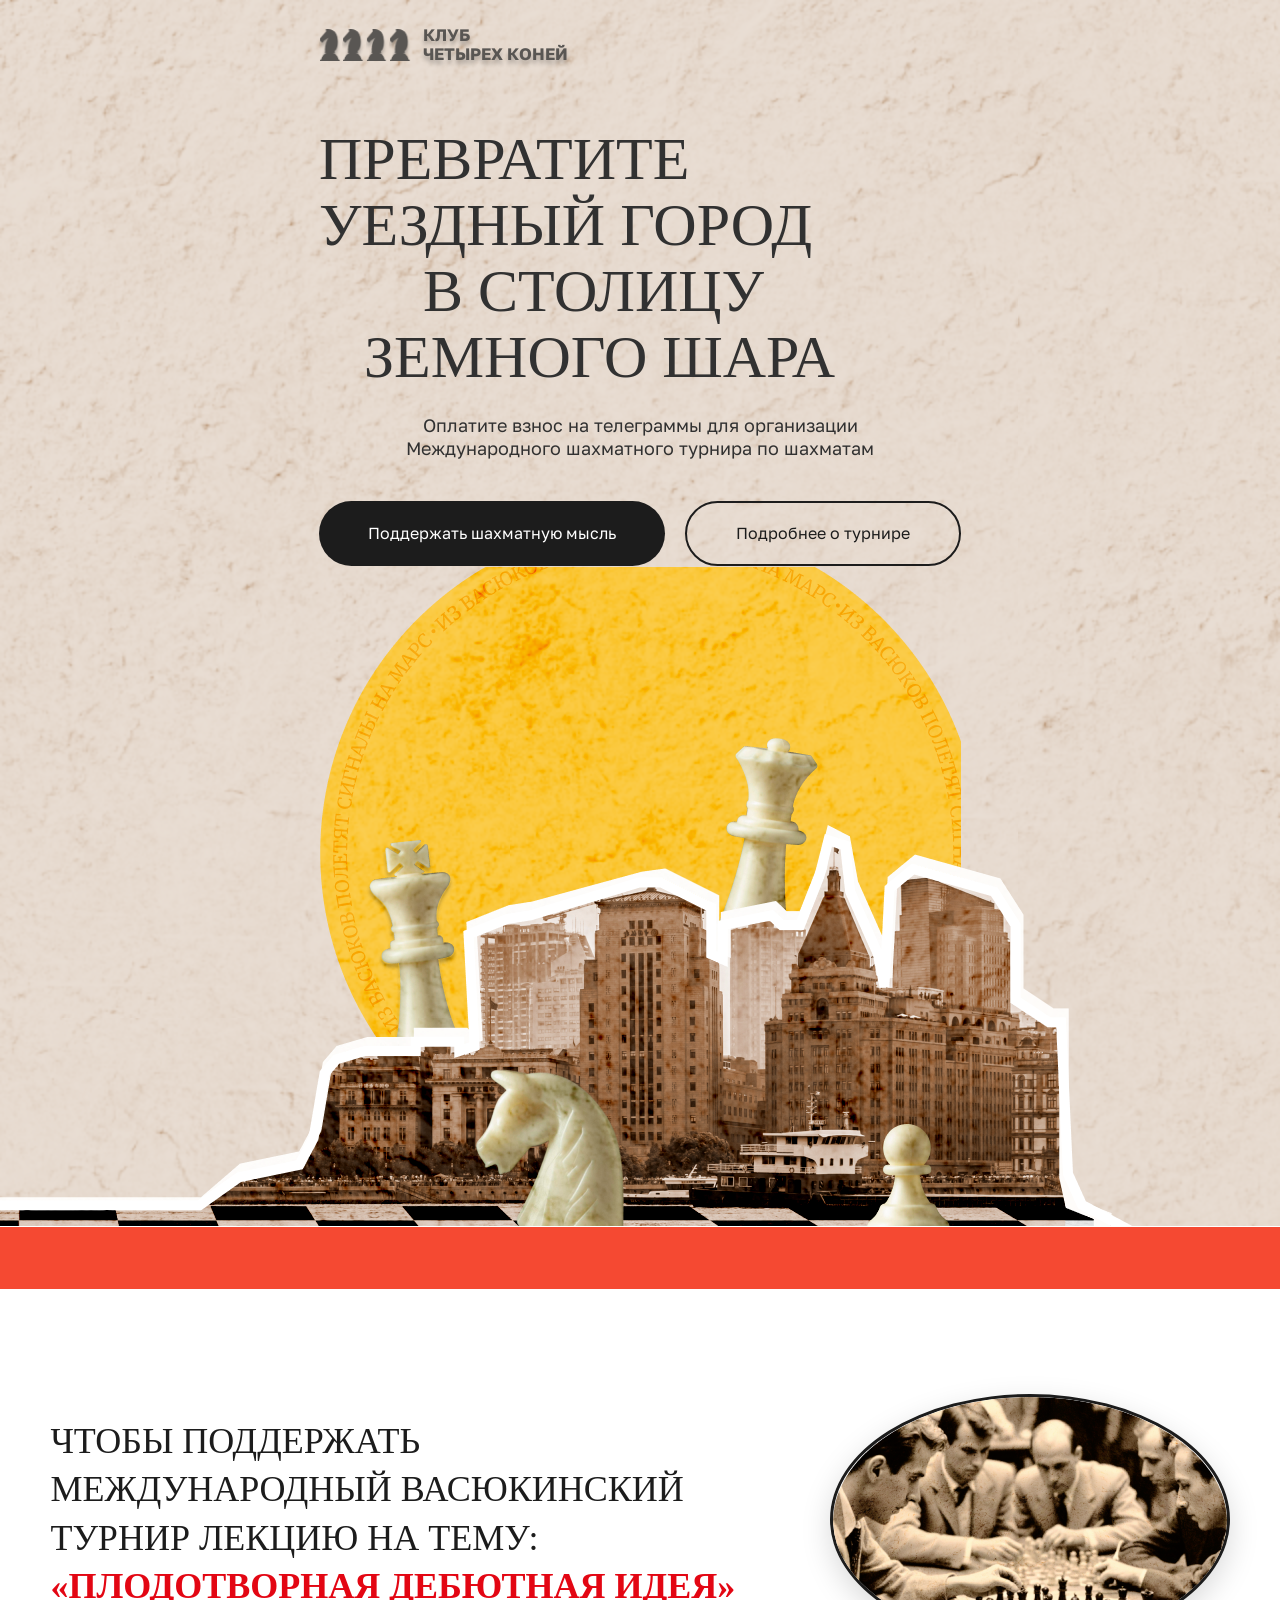
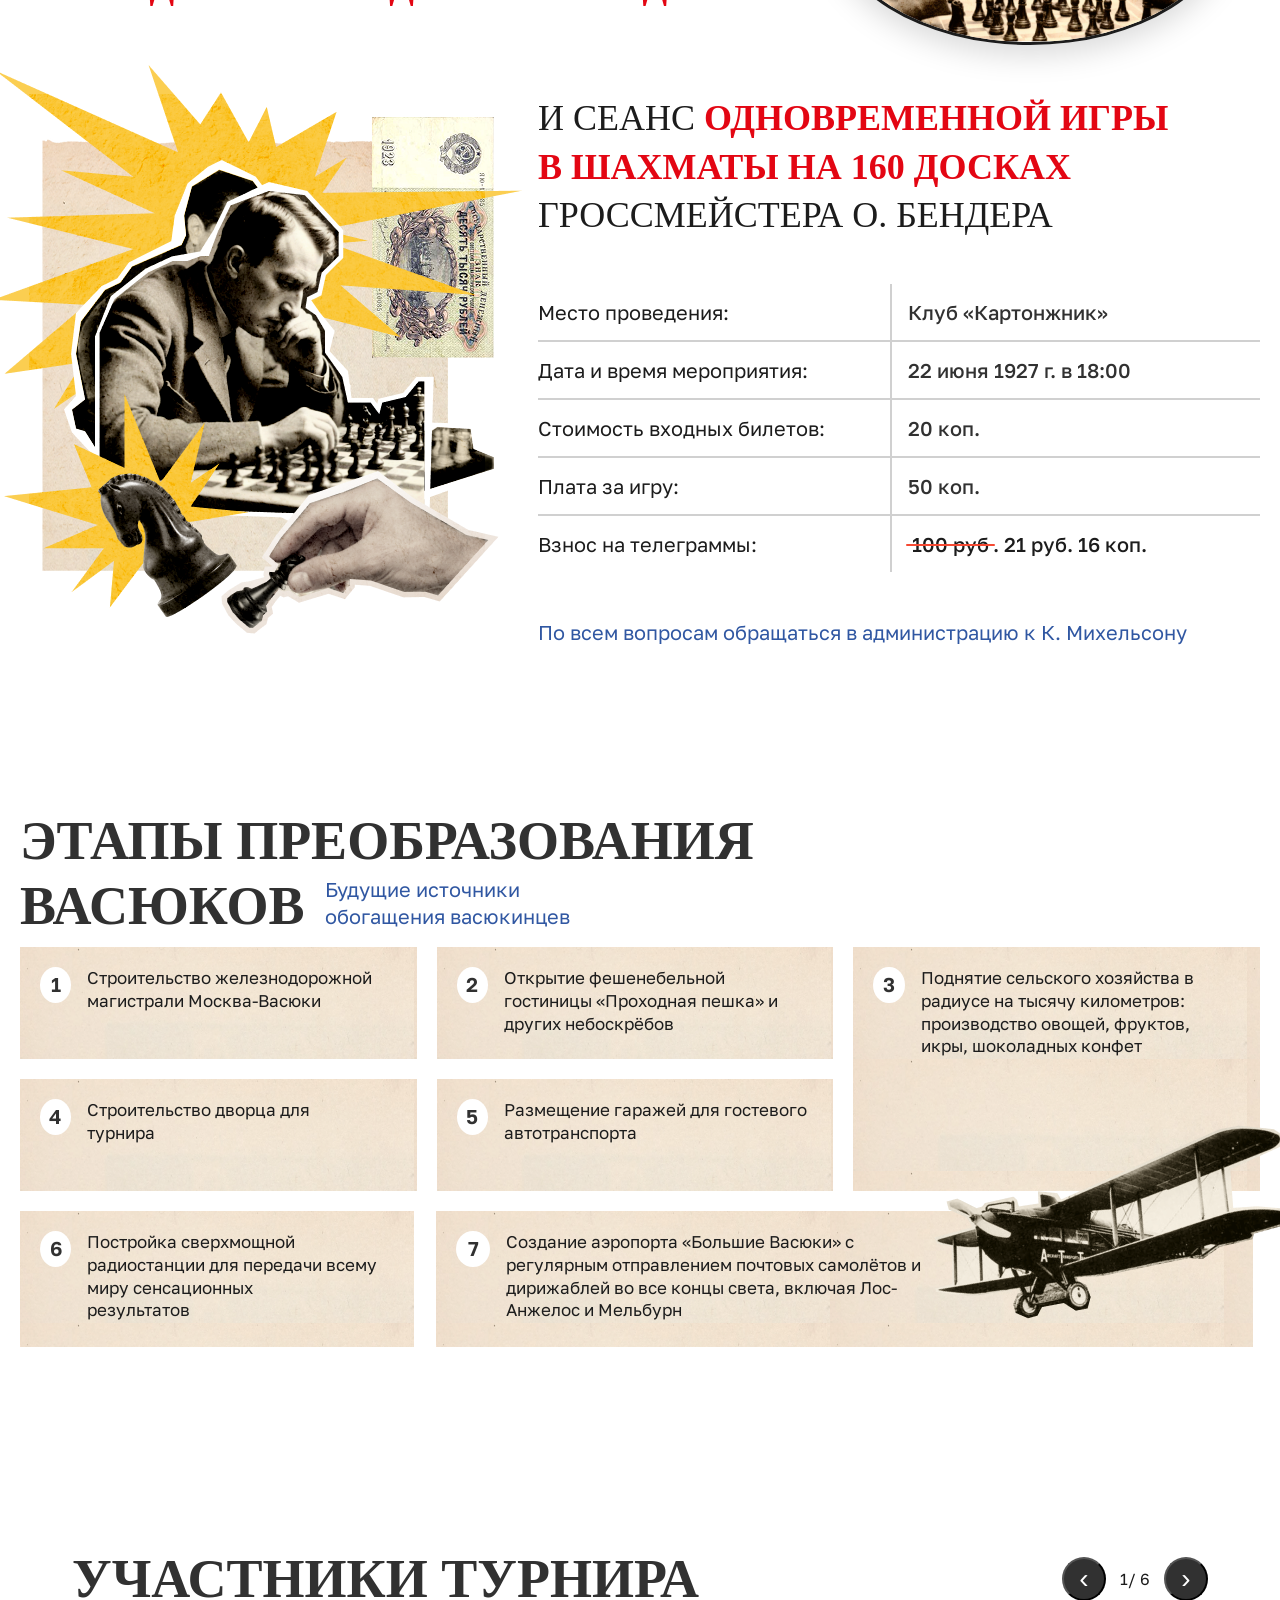
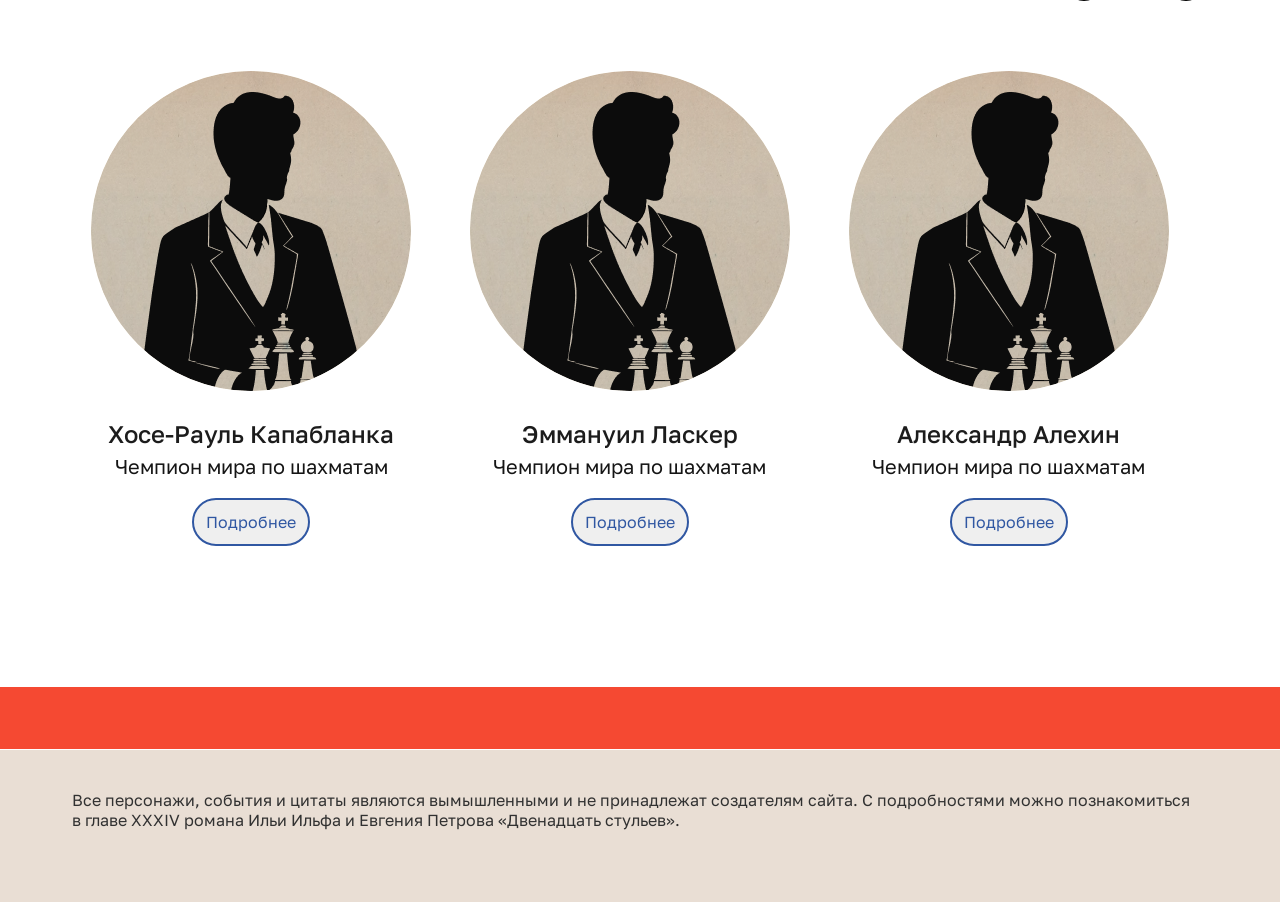
==== index.html @ f7fc144e "test-task" ====
<!DOCTYPE html>
<html lang="ru">

<head>
    <meta charset="UTF-8">
    <meta name="viewport" content="width=device-width, initial-scale=1.0">
    <title>Клуб Четырех Коней</title>
    <link rel="stylesheet"
        href="https://fonts.googleapis.com/css2?family=Golos+Text:wght@400;500;600;700;900&display=swap">
    <link rel="stylesheet" href="./css/style.css">
</head>

<body>

    <!-- HERO SECTION -->
    <section class="hero">
        <img src="./img/image 23.png" class="hero-image-group-image23" />
        <div class="hero-container">
            <div class="logo">
                <div class="logo-image-group">
                    <img src="./img/Vector.png" class="logo-image" />
                    <img src="./img/Vector.png" class="logo-image" />
                    <img src="./img/Vector.png" class="logo-image" />
                    <img src="./img/Vector.png" class="logo-image" />
                </div>
                <div>
                    <span class="logo-text">КЛУБ<br>ЧЕТЫРЕХ КОНЕЙ</span>
                </div>
            </div>

            <div class="hero-content">
                <div class="hero-title-group">
                    <p class="hero-title">
                        ПРЕВРАТИТЕ<br>
                        УЕЗДНЫЙ ГОРОД</p>
                    <p class="hero-title hero-title2">В СТОЛИЦУ</p>
                    <p class="hero-title">&nbsp;&nbsp;&nbsp;ЗЕМНОГО ШАРА</p>
                </div>

                <p class="hero-subtitle">
                    Оплатите взнос на телеграммы для организации<br>
                    Международного шахматного турнира по шахматам
                </p>

                <div class="hero-buttons">
                    <button class="btn btn-black">
                        Поддержать шахматную мысль
                    </button>
                    <button class="btn btn-outline">
                        Подробнее о турнире
                    </button>
                </div>
            </div>
        </div>

        <div class="hero-right-images">
            <img src="./img/chess.png" class="hero-image-group-chess" />
            <img src="./img/Mask group.png" class="hero-image-group-chess2" />
            <img src="./img/city.png" class="hero-image-group-city" />
            <img src="./img/path.png" class="hero-image-group-path" />
            <img src="./img/Vector 3.png" class="hero-image-group-vector3" />
            <!-- <img src="./img/image 23.png" class="hero-image-group-image23" /> -->
            <img src="./img/Mask group2.png" class="hero-image-group-chess3" />
            <img src="./img/Mask group3.png" class="hero-image-group-chess4" />
        </div>
    </section>

    <!-- Red Scrolling Banner -->
    <div class="red-banner">
        <div class="marquee">
            УК САМИХ УТОПАЮЩИХ! • ШАХМАТЫ ДВИГАЮТ ВПЕРЁД НЕ ТОЛЬКО КУЛЬТУРУ, НО И ЭКОНОМИКУ! • ЛЁД ТРОНУЛСЯ •
            УК САМИХ УТОПАЮЩИХ! • ШАХМАТЫ ДВИГАЮТ ВПЕРЁД НЕ ТОЛЬКО КУЛЬТУРУ, НО И ЭКОНОМИКУ! • ЛЁД ТРОНУЛСЯ
        </div>
    </div>

    <!-- Lecture Section -->
    <section class="lecture-section">
        <div class="lecture-container">

            <div class="lecture-content">
                <p class="lecture-text">
                    ЧТОБЫ ПОДДЕРЖАТЬ<br>
                    МЕЖДУНАРОДНЫЙ ВАСЮКИНСКИЙ<br>
                    ТУРНИР <span class="lecture-hidden-text">ЛЕКЦИЮ НА ТЕМУ: <br>
                        <span class="lecture-highlight">«ПЛОДОТВОРНАЯ ДЕБЮТНАЯ ИДЕЯ»</span>
                    </span>
                </p>
                <!-- <p class="lecture-highlight">
                    «ПЛОДОТВОРНАЯ ДЕБЮТНАЯ ИДЕЯ»
                </p> -->
            </div>

            <div class="lecture-image">
                <img src="./img/Frame 48095655.png" alt="Васюкинский турнир лекция">
            </div>

            <div class="lecture-text-hidden">
                <p class="lecture-text">
                    <span>ЛЕКЦИЮ НА ТЕМУ: <br>
                        <span class="lecture-highlight">«ПЛОДОТВОРНАЯ ДЕБЮТНАЯ ИДЕЯ»</span>
                    </span>
                </p>
            </div>
    </section>

    <!-- Bender Event Section -->
    <section class="bender-section">
        <div class="bender-container">

            <!-- Left: Image Collage -->
            <div class="bender-collage-div">
                <div class="bender-collage">
                    <!-- <img src="./img/Frame 48095654 (1).png" alt="О. Бендер" class="bender-img"> -->
                    <img src="./img/10_000_рублей_СССР_1923_года 1.png" alt="О. Бендер" class="bender-image1">
                    <img src="./img/Vector 95.png" alt="О. Бендер" class="bender-image2">
                    <img src="./img/Mask group (2).png" alt="О. Бендер" class="bender-image3">
                    <img src="./img/Vector 93 (Stroke).png" alt="О. Бендер" class="bender-image4">
                    <img src="./img/Group 14.png" alt="О. Бендер" class="bender-image5">
                    <img src="./img/Group 7.png" alt="О. Бендер" class="bender-image6">
                    <img src="./img/Vector 96.png" alt="О. Бендер" class="bender-image7">
                    <img src="./img/Mask group (3).png" alt="О. Бендер" class="bender-image8">
                    <img src="./img/image 24.png" alt="О. Бендер" class="bender-image9">
                </div>
            </div>

            <!-- Right: Information Table -->
            <div class="bender-info">
                <div class="bender-content">
                    <p class="lecture-text">
                        и Сеанс
                        <span class="lecture-highlight">одновременной игры<br>в шахматы на 160 досках<br></span>
                        гроссмейстера О. Бендера
                    </p>
                    <!-- <p class="lecture-highlight">
                    «ПЛОДОТВОРНАЯ ДЕБЮТНАЯ ИДЕЯ»
                </p> -->
                </div>
                <div class="event-table">
                    <div class="bender-grid">
                        <div class="td-border-b bender-grid">Место проведения:</div>
                        <div class="td-border-l bender-grid">Клуб «Картонжник»</div>
                    </div>
                    <div class="bender-grid">
                        <div class="td-border-b bender-grid">Дата и время мероприятия:</div>
                        <div class="td-border-l bender-grid">22 июня 1927 г. в 18:00</div>
                    </div>
                    <div class="bender-grid">
                        <div class="td-border-b bender-grid">Стоимость входных билетов:</div>
                        <div class="td-border-l bender-grid">20 коп.</div>
                    </div>
                    <div class="bender-grid">
                        <div class="td-border-b bender-grid">Плата за игру:</div>
                        <div class="td-border-l bender-grid">50 коп.</div>
                    </div>
                    <div class="bender-grid">
                        <div class="td-border-b-e bender-grid">Взнос на телеграммы:</div>
                        <div class="td-border-l-e bender-grid2"><span class="strike-red">100 руб</span> . 21 руб. 16
                            коп.
                        </div>
                    </div>
                </div>

                <!-- <div class="highlight-title">
                    И СЕАНС ОДНОВРЕМЕННОЙ ИГРЫ<br>
                    В ШАХМАТЫ НА 160 ДОСКАХ
                </div>

                <p class="grandmaster">ГРОССМЕЙСТЕРА О. БЕНДЕРА</p> -->

                <p class="contact">
                    По всем вопросам обращаться в администрацию к К. Михельсону
                </p>
            </div>
        </div>
    </section>

    <!-- Stages Section -->
    <section class="stages-section">
        <div class="stages-container">
            <div class="stages-header">
                <h2>ЭТАПЫ ПРЕОБРАЗОВАНИЯ<br>ВАСЮКОВ<span class="subtitle">Будущие источники обогащения васюкинцев</span>
                </h2>
            </div>
            <div>
                <div class="airplane-hidden">
                    <img src="./img/Mask group (4).png" alt="plane" />
                </div>
                <div class="stages-grid2">

                    <div class="stages-grid-66">
                        <div class="stages-grid">
                            <div class="stages-grid">

                                <div class="stage-card">
                                    <div class="stage-number">1</div>
                                    <div class="state-text">
                                        <p>Строительство железнодорожной магистрали Москва-Васюки</p>
                                    </div>
                                </div>
                            </div>
                            <div class="stages-grid">
                                <div class="stage-card">
                                    <div class="stage-number">2</div>
                                    <div class="state-text">
                                        <p>Открытие фешенебельной гостиницы «Проходная пешка» и других небоскрёбов</p>
                                    </div>
                                </div>
                            </div>
                        </div>
                        <div class="stages-grid stages-grid2-none">
                            <div class="stages-grid">
                                <div class="stage-card">
                                    <div class="stage-number">4</div>
                                    <div class="state-text">
                                        <p>Строительство дворца для турнира&nbsp;&nbsp;&nbsp;&nbsp;&nbsp;&nbsp;&nbsp;
                                        </p>
                                    </div>
                                </div>
                            </div>
                            <div class="stages-grid">
                                <div class="stage-card">
                                    <div class="stage-number">5</div>
                                    <div class="state-text">
                                        <p>Размещение гаражей для гостевого автотранспорта</p>
                                    </div>
                                </div>
                            </div>
                        </div>
                    </div>
                    <div class="stages-grid-33">
                        <div class="stages-grid-100">
                            <div class="stage-card3">
                                <div class="stage-number">3</div>
                                <div class="state-text">
                                    <p>Поднятие сельского хозяйства в радиусе на тысячу километров: производство овощей,
                                        фруктов,
                                        икры,
                                        шоколадных конфет</p>
                                </div>
                            </div>
                        </div>
                    </div>
                </div>

                <div class="stages-grid3">
                    <div class="stages-grid">
                        <div class="stage-card">
                            <div class="stage-number">4</div>
                            <div class="state-text">
                                <p>Строительство дворца для турнира&nbsp;&nbsp;&nbsp;&nbsp;&nbsp;&nbsp;&nbsp;</p>
                            </div>
                        </div>
                    </div>
                    <div class="stages-grid">
                        <div class="stage-card">
                            <div class="stage-number">5</div>
                            <div class="state-text">
                                <p>Размещение гаражей для гостевого автотранспорта</p>
                            </div>
                        </div>
                    </div>
                </div>

                <div class="stages-grid2">
                    <div class="stages-grid-33-e">
                        <div class="stage-card67">
                            <div class="stage-number">6</div>
                            <div class="state-text">
                                <p>Постройка сверхмощной радиостанции для передачи всему миру сенсационных
                                    результатов&nbsp;&nbsp;&nbsp;&nbsp;&nbsp;&nbsp;&nbsp;&nbsp;&nbsp;&nbsp;&nbsp;&nbsp;&nbsp;&nbsp;&nbsp;&nbsp;
                                </p>
                            </div>
                        </div>
                    </div>
                    <div class="stages-grid-66-e">
                        <div class="stage-card67">
                            <div class="stage-number">7</div>
                            <div class="stages-grid-no-gap">
                                <div class="stages-grid-60">
                                    <div class="state-text">
                                        <p>Создание аэропорта «Большие Васюки» с регулярным отправлением почтовых
                                            самолётов
                                            и
                                            дирижаблей
                                            во
                                            все концы света, включая Лос-Анжелос и Мельбурн</p>
                                    </div>
                                </div>
                                <div class="stages-grid-40">
                                    <img src="./img/Mask group (4).png" class="airplane" alt="plane" />
                                </div>
                            </div>

                        </div>
                    </div>
                </div>
            </div>


        </div>
    </section>

    <!-- УЧАСТНИКИ ТУРНИРА SECTION -->
    <section class="participants-section">
        <div class="participants-container">

            <div class="section-header">
                <h2>УЧАСТНИКИ ТУРНИРА</h2>
                <div class="slider-controls">
                    <button class="nav-btn" id="prevBtn">‹</button>
                    <span class="page-info"><span id="currentSlide">1</span> / 6</span>
                    <button class="nav-btn" id="nextBtn">›</button>
                </div>
            </div>

            <div class="slider-wrapper">
                <div class="slider" id="slider">

                    <!-- Card 1 -->
                    <div class="player-card">
                        <div class="player-circle">
                            <img src="./img/Frame 48095641.png" alt="Капабланка">
                        </div>
                        <h3>Хосе-Рауль Капабланка</h3>
                        <p>Чемпион мира по шахматам</p>
                        <button class="btn-detail">Подробнее</button>
                    </div>

                    <!-- Card 2 -->
                    <div class="player-card">
                        <div class="player-circle">
                            <img src="./img/Frame 48095641.png" alt="Ласкер">
                        </div>
                        <h3>Эммануил Ласкер</h3>
                        <p>Чемпион мира по шахматам</p>
                        <button class="btn-detail">Подробнее</button>
                    </div>

                    <!-- Card 3 -->
                    <div class="player-card">
                        <div class="player-circle">
                            <img src="./img/Frame 48095641.png" alt="Алехин">
                        </div>
                        <h3>Александр Алехин</h3>
                        <p>Чемпион мира по шахматам</p>
                        <button class="btn-detail">Подробнее</button>
                    </div>

                    <!-- Card 4 -->
                    <div class="player-card">
                        <div class="player-circle">
                            <img src="./img/Frame 48095641.png" alt="">
                        </div>
                        <h3>Имя Фамилия</h3>
                        <p>Чемпион мира по шахматам</p>
                        <button class="btn-detail">Подробнее</button>
                    </div>

                    <!-- Card 5 -->
                    <div class="player-card">
                        <div class="player-circle">
                            <img src="./img/Frame 48095641.png" alt="Капабланка">
                        </div>
                        <h3>Хосе-Рауль Капабланка</h3>
                        <p>Чемпион мира по шахматам</p>
                        <button class="btn-detail">Подробнее</button>
                    </div>

                    <!-- Card 6 -->
                    <div class="player-card">
                        <div class="player-circle">
                            <img src="./img/Frame 48095641.png" alt="Ласкер">
                        </div>
                        <h3>Эммануил Ласкер</h3>
                        <p>Чемпион мира по шахматам</p>
                        <button class="btn-detail">Подробнее</button>
                    </div>

                </div>
            </div>

            <div class="slider-controls slider-control-hidden">
                <button class="nav-btn" id="prevBtn">‹</button>
                <span class="page-info"><span id="currentSlide2">1</span> / 6</span>
                <button class="nav-btn" id="nextBtn">›</button>
            </div>
        </div>
    </section>

    <!-- Red Scrolling Banner -->
    <div class="red-banner2">
        <div class="marquee">
            УК САМИХ УТОПАЮЩИХ! • ШАХМАТЫ ДВИГАЮТ ВПЕРЁД НЕ ТОЛЬКО КУЛЬТУРУ, НО И ЭКОНОМИКУ! • ЛЁД ТРОНУЛСЯ •
            УК САМИХ УТОПАЮЩИХ! • ШАХМАТЫ ДВИГАЮТ ВПЕРЁД НЕ ТОЛЬКО КУЛЬТУРУ, НО И ЭКОНОМИКУ! • ЛЁД ТРОНУЛСЯ
        </div>
    </div>

    <!-- footer -->
    <div class="footer">
        Все персонажи, события и цитаты являются вымышленными и не принадлежат создателям сайта. С подробностями можно
        познакомиться в главе XXXIV
        романа Ильи Ильфа и Евгения Петрова «Двенадцать стульев».
    </div>
    <script>
        
    </script>
    <script src="./js/script.js"></script>
</body>

</html>
---- css/style.css ----
* {
    margin: 0;
    padding: 0;
    box-sizing: border-box;
}

:root {
    --bg: #E9DED4;
    --black: #1C1C1C;
}

body {
    font-family: system-ui, -apple-system, BlinkMacSystemFont, 'Segoe UI', Roboto, sans-serif;
    color: var(--black);
}

/* HERO */

.hero {
    background-color: var(--bg);
    min-height: 700px;
    width: 100%;
    position: relative;
    overflow: hidden;
    display: flex;
    align-items: center;
    justify-content: center;
}

.hero-container {
    height: 700px;
    position: relative;
    z-index: 2;
    flex-shrink: 0;
    max-width: 1600px;
}

.hero-content,
.logo,
.hero-title-group,
.hero-subtitle,
.hero-buttons {
    position: relative;
    z-index: 3;
}

.logo {
    display: flex;
    align-items: center;
    gap: 12px;
    margin-bottom: 62px;
    padding-top: 26px;
}

.logo-image-group {
    gap: 1.73px;
    display: inline-flex;
}

.logo-image {
    width: 21.65px;
    height: 31.18px;
}

.logo-text {
    font-size: 16.65px;
    font-weight: bold;
    font-family: Golos Text;
    color: #595653;
    line-height: 1.08;
    text-shadow: 0px 4px 4px rgba(0, 0, 0, 0.25);
}

.hero-title-group {
    margin-bottom: 24px;
}

.hero-title {
    font-size: 60px;
    letter-spacing: 0px;
    font-family: Merriweather;
    font-weight: 400;
    line-height: 1.1;
    color: #313131;
}

.hero-subtitle {
    font-size: 18px;
    line-height: 1.3;
    margin-bottom: 40px;
    font-family: Golos Text;
    font-weight: 400;
    color: #313131;
    text-align: center;
}

.hero-buttons {
    display: flex;
    gap: 20px;
}

.hero-right-images {
    max-width: 660px;
    height: 660px;
    background-image: url("../img//Group\ 12.png");
    background-repeat: no-repeat;
    position: relative;
    flex-shrink: 0;
    flex: 1.1;
    margin-top: -44px;
}

.hero-image-group {
    position: relative;
}

.hero-image-group-chess {
    position: absolute;
    right: 126.04px;
    top: 165.29px;
}

.hero-image-group-chess2 {
    position: absolute;
    right: 473.92px;
    top: 270.36px;
}

.hero-image-group-city {
    position: absolute;
    top: 270px;
    right: -174px;
}

.hero-image-group-path {
    position: absolute;
    top: 259px;
    right: -150.71px;
}

.hero-image-group-vector3 {
    position: absolute;
    top: 268px;
    right: -178px;
}

.hero-image-group-image23 {
    position: absolute;
    top: 0px;
    left: 0px;
    opacity: 1;
    /* 100% */
    border-radius: 0;
    /* Corner radius 0 */
    mix-blend-mode: color-burn;
    /* Color Burn */
    object-fit: contain;
    z-index: 2;
}

.hero-image-group-chess3 {
    position: absolute;
    top: 482.59px;
    right: 301.28px;
    z-index: 1;
}

.hero-image-group-chess4 {
    position: absolute;
    top: 558.2px;
    right: 11.5px;
    z-index: 1;
}

.btn {
    padding: 20px 49px;
    font-family: Golos Text;
    line-height: 1.3;
    border-radius: 66px;
    font-size: 16px;
    cursor: pointer;
    transition: all 0.3s ease;

}

.btn-black {
    background-color: var(--black);
    color: white;
    border: none;
}

.btn-outline {
    background: transparent;
    color: var(--black);
    border: 2px solid var(--black);
}

.btn:hover {
    transform: translateY(-3px);
}

.btn-black:hover {
    background-color: #333;
}

.btn-outline:hover {
    background-color: var(--black);
    color: white;
}

.hero-content {
    max-width: 542px;
}

.logo {
    max-width: 542px;
}

.hero-title2 {
    padding-left: 104px;
}

@media (max-width: 1366px) {
    .hero {
        display: grid;
    }

    .logo {
        max-width: revert;
    }

    .hero-content {
        max-width: revert;
    }

    .hero-image-group-image23 {
        height: 1400px;
    }

    .hero-container {
        height: revert;
        justify-content: center;
        display: grid;
    }

    .hero-right-images {
        margin-top: 0px;
    }


}

@media (max-width: 730px) {
    /* .hero-title {
        font-size: 36px;
    } */

    .logo {
        max-width: 335px;
    }

    .hero-content {
        max-width: 335px;
    }

    .hero-right-images {
        transform: scale(0.65);
        transform-origin: center;
        width: 660px;
        height: 660px;
        margin: -200px auto;
    }

    .hero-buttons {
        display: grid;
        justify-content: center;
    }

    .btn {
        /* min-width: 335px; */
        padding: 20px;
    }

    .hero-title {
        font-size: 36px;
    }

}

/* Red Scrolling Banner */
.red-banner {
    background-color: #F54932;
    color: white;
    padding: 18px 0;
    overflow: hidden;
    white-space: nowrap;
    font-weight: 500;
    font-size: 22px;
    letter-spacing: 0.5px;
    border-top: 1px solid #fff;
    border-bottom: 1px solid #fff;
    font-family: Merriweather;
}

.red-banner2 {
    background-color: #F54932;
    color: white;
    padding: 18px 0;
    overflow: hidden;
    white-space: nowrap;
    font-weight: 500;
    font-size: 22px;
    letter-spacing: 0.5px;
    border-top: 1px solid #fff;
    border-bottom: 1px solid #fff;
    margin-top: 140px;
    font-family: Merriweather;
    margin-top: 140px;
}

.marquee {
    display: inline-block;
    padding-left: 100%;
    /* Start from right */
    animation: marquee 25s linear infinite;
}

.marquee:hover {
    animation-play-state: paused;
    /* Pause on hover (optional) */
}

@keyframes marquee {
    from {
        transform: translateX(0);
    }

    to {
        transform: translateX(-50%);
    }
}

/* ==================== LECTURE SECTION ==================== */
.lecture-section {
    background-color: #FFFFFF;
    padding: 104.71px 20px 0px 20px;
}

.lecture-container {
    display: flex;
    gap: 64px;
    align-items: center;
    justify-content: space-evenly;
}

.lecture-text {
    font-family: 'Merriweather';
    text-transform: uppercase;
    font-size: 36px;
    line-height: 1.35;
    color: #1C1C1C;
    margin-bottom: 16px;
}

.lecture-text-hidden {
    display: none;
}

.lecture-highlight {
    font-size: 36px;
    line-height: 1.35;
    color: #E30613;
    font-weight: 700;
    font-family: Merriweather;
}

.lecture-image {
    position: relative;
}

.lecture-image img {
    width: 100%;
    max-width: 520px;
    height: auto;
    border-radius: 50%;
    border: 3px solid #1C1C1C;
    box-shadow: 0 10px 30px rgba(0, 0, 0, 0.15);
}

/* Responsive */
@media (max-width: 1230px) {
    .lecture-container {
        display: block;
        text-align: center;
    }

    .lecture-content {
        padding-left: 0;
    }

    .lecture-image {
        margin-top: 24px;
    }

    .lecture-image img {
        max-width: 380px;
        margin: 0 auto;
    }

}

@media (max-width: 600px) {
    .lecture-text {
        font-size: 28px;
    }

    .lecture-highlight {
        font-size: 24px;
    }

    .lecture-section {
        padding: 48px 20px 0px 20px;
    }

    .bender-collage {
        transform: scale(0.65);
        transform-origin: center;
        width: revert !important;
        /* width: 474px;
        height: 527px; */
        /* margin: -200px auto; */
    }

    .bender-image9 {
        transform: scale(0.88);
        transform-origin: center;
        /* width: 474px;
        height: 527px; */
    }

    .bender-collage-div {
        margin-top: -110px;
        height: 428px;
    }

    .bender-grid {
        display: grid !important;
    }

    .td-border-l {
        border-left: 0px !important;
        padding: 0px 0px 16px 0px !important;
    }

    .td-border-b {
        padding: 16px 0 12px 0px !important;
        border-bottom: 0px !important;
    }

    .td-border-l-e {
        border-left: 0px !important;
        padding: 0px 0px 16px 0px !important;
    }

    .td-border-b-e {
        padding: 16px 0 12px 0px !important;
        border-bottom: 0px !important;
    }

    .bender-content {
        margin-bottom: 16px !important;
    }

    .contact {
        margin-top: 40px !important;
        font-size: 18px !important;
    }
}

@media (max-width: 410px) {
    .bender-collage {
        transform: scale(0.55) !important;
        transform-origin: left;
        width: revert !important;
    }
}

/* ==================== BENDER SECTION ==================== */
.bender-section {
    background: #FFFFFF;
    padding: 45px 20px 0px 20px;
}

.bender-content {
    margin-bottom: 44px;
}

.bender-container {
    max-width: 1367px;
    margin: 0 auto;
    display: flex;
    gap: 44px;
    justify-content: center;
    width: 100%;
}

/* Left Collage */
.bender-collage {
    position: relative;
    background-image: url("../img/Frame\ 48095654\ \(1\).png");
    width: 474px;
    height: 527px;
    background-repeat: no-repeat;
}

.bender-image1 {
    position: absolute;
    top: 22.92px;
    right: 0px;
}

.bender-image2 {
    position: absolute;
    top: -29px;
    left: -27px;
}

.bender-image3 {
    position: absolute;
    top: 75.7px;
    left: 51.95px;
}

.bender-image4 {
    position: absolute;
    top: 66.07px;
    left: 44.07px;
}

.bender-image5 {
    position: absolute;
    top: 88.12px;
    left: 75.37px;
}

.bender-image6 {
    position: absolute;
    top: 331.18px;
    left: 194.45px;
}

.bender-image7 {
    position: absolute;
    left: -15.6px;
    bottom: 13.18px;
}

.bender-image8 {
    position: absolute;
    left: 63.38px;
    bottom: 0px;
}

.bender-image9 {
    position: absolute;
    top: 0px;
    left: 0px;
    opacity: 1;
    /* 100% */
    border-radius: 0;
    /* Corner radius 0 */
    mix-blend-mode: color-burn;
    /* Color Burn */
    object-fit: contain;
    width: 474px;
    height: 527px;
}

/* Right Info */
.bender-info {
    font-family: 'Golos Text', sans-serif;
    width: 100%;
}

.event-table {
    width: 100%;
    border-collapse: collapse;
}

.td-border-b {
    padding: 16px 0;
    font-size: 20px;
    vertical-align: top;
    border-bottom: 2px solid #D0D0D0;
    line-height: 1.2;
}

.td-border-l {
    padding: 16px;
    font-size: 20px;
    vertical-align: top;
    border-left: 2px solid #D0D0D0;
    border-bottom: 2px solid #D0D0D0;
    line-height: 1.2;
    font-weight: 500;
    color: #313131;
}

.td-border-b-e {
    padding: 16px 0;
    font-size: 20px;
    vertical-align: top;
    line-height: 1.2;
}

.td-border-l-e {
    padding: 16px;
    font-size: 20px;
    vertical-align: top;
    border-left: 2px solid #D0D0D0;
    line-height: 1.2;
    font-weight: 500;
}

.strike-red {
    position: relative;
    display: inline-block;
    padding: 0 4px;
}

.strike-red::after {
    content: '';
    position: absolute;
    left: -2px;
    right: -2px;
    top: 50%;
    height: 2px;
    background-color: #F54932;
    /* transform: rotate(-7deg); */
    border-radius: 2px;
}

.event-table td:first-child {
    color: #313131;
    width: 44%;
    padding-right: 20px;
}

.bender-grid {
    display: flex;
    width: 100%;
}

.bender-grid2 {
    display: flex;
    width: 100%;
}

.contact {
    font-size: 20px;
    color: #3057A2;
    line-height: 1.2;
    margin-top: 48px;
}

@media (max-width: 1100px) {
    .bender-container {
        display: grid;
        /* max-width: 450px !important; */
    }

    .bender-info {
        margin-top: 0px;
    }
}

@media (max-width: 1099px) {
    .highlight-title {
        font-size: 21px;
    }

    .grandmaster {
        font-size: 26px;
    }
}

/* ==================== STAGES SECTION ==================== */
.stages-section {
    padding: 165px 20px 0 20px;
    position: relative;
}

.stages-container {
    max-width: 1280px;
    margin: 0 auto;
    position: relative;
}

/* .stages-header {
    margin-bottom: 54px;
} */

.stages-header h2 {
    font-family: Merriweather;
    font-size: 54px;
    line-height: 1.2;
    text-align: left;
    margin-bottom: 8px;
    color: #313131;
}

.subtitle {
    display: inline-block;
    font-size: 20px;
    color: #3057A2;
    line-height: 1.35;
    max-width: 280px;
    margin-left: 20px;
    font-family: Golos Text;
    font-weight: 400;
}

/* Grid */
.stages-grid {
    display: flex;
    width: 100%;
    gap: 20px;
}

.stages-grid2 {
    display: flex;
    width: 100%;
    gap: 20px;
}

.stages-grid3 {
    display: none;
    width: 100%;
    gap: 20px;
    margin-top: 20px;
}

.stages-grid-no-gap {
    display: flex;
    width: 100%;
}

.stages-grid-100 {
    display: flex;
    width: 100%;
    gap: 20px;
}

.stages-grid-33 {
    display: flex;
    width: 33%;
    gap: 20px;
}

.stages-grid-33-e {
    display: flex;
    width: 31.8%;
    margin-top: 20px;
}

.stages-grid-40 {
    display: flex;
    width: 39.4%;
    gap: 20px;
}

.stages-grid-60 {
    display: flex;
    width: 60.6%;
    gap: 20px;
}

.stages-grid-66 {
    display: grid;
    width: 66%;
    gap: 20px;
}

.stages-grid-66-e {
    display: grid;
    width: 66%;
    padding-left: 2px;
    margin-top: 20px;
}

.stage-card {
    background-image: url(../img/Cooper\ Union\ Stamp\ Paper.png);
    padding: 20px;
    position: relative;
    font-family: 'Golos Text', sans-serif;
    font-size: 17px;
    line-height: 1.35;
    height: 112px;
    display: flex;
    width: 100%;
}

.stage-card3 {
    background-image: url(../img/Cooper\ Union\ Stamp\ Paper.png);
    padding: 20px;
    position: relative;
    font-family: 'Golos Text', sans-serif;
    font-size: 17px;
    line-height: 1.35;
    height: 244px;
    display: flex;
}

.stage-card67 {
    background-image: url(../img/Cooper\ Union\ Stamp\ Paper.png);
    padding: 20px;
    position: relative;
    font-family: 'Golos Text', sans-serif;
    font-size: 17px;
    line-height: 1.35;
    height: 136px;
    display: flex;
    width: 100%;
}

.stage-number {
    width: 36px;
    height: 36px;
    background: #ffffff;
    border-radius: 100%;
    display: flex;
    align-items: center;
    justify-content: center;
    font-size: 20px;
    margin-right: 16px;
    color: #313131;
    font-weight: 600;
}

.state-text {
    width: 100%;
}

.state-text7 {
    width: 60.6%;
}

/* Airplane */
.airplane {
    position: absolute;
    bottom: 1px;
    right: -62.36px;
}

.airplane-hidden {
    position: relative;
    max-width: 330px;
    height: 165px;
    display: none;
    z-index: 2;
}

/* Responsive */
@media (max-width: 1212px) {
    .stages-grid3 {
        display: flex;
    }

    .stages-grid-66 {
        width: 100%;
    }

    .stages-grid-33 {
        width: 100%;
    }

    .stages-grid-66-e {
        width: 100%;
    }

    .stages-grid-33-e {
        width: 100%;
    }

    .stages-grid2 {
        display: block;
    }

    .stages-grid2-none {
        display: none;
    }

    .stage-card3 {
        margin-top: 20px;
        height: 122px;
    }

    .stage-card67 {
        height: 122px;
    }
}

@media (max-width: 844px) {
    .stages-grid {
        display: block;
    }

    .stages-grid3 {
        display: block;
    }

    .stages-grid2-none {
        display: none;
    }

    .stages-grid-40 {
        display: none;
    }

    .stages-grid-60 {
        width: 100%;
    }

    .stage-card67 {
        height: 244px;
    }

    .stages-header h2 {
        font-size: 36px;
    }

    .subtitle {
        font-size: 18px;
    }

    /* .lecture-section {
        padding: 48px 72px 0px 72px;
    } */

    .lecture-text-hidden {
        display: block;
    }

    .lecture-hidden-text {
        display: none;
    }

    .airplane-hidden {
        display: block;
    }
}

@media (max-width: 640px) {
    .stages-grid {
        grid-template-columns: 1fr;
    }

    .stage-card {
        min-height: auto;
    }
}

@media (max-width: 375px) {
    .stages-header h2 {
        font-size: 30px;
    }
}

/* ==================== PARTICIPANTS SECTION ==================== */
.participants-section {
    padding: 200px 72px 0 72px;
}

.participants-container {
    max-width: 1400px;
    margin: 0 auto;
}

.section-header {
    display: flex;
    justify-content: space-between;
    align-items: center;
    margin-bottom: 60px;
    flex-wrap: wrap;
    gap: 20px;
}

.section-header h2 {
    font-size: 54px;
    font-family: Merriweather;
    line-height: 1.2;
    color: #313131;
}

.slider-wrapper {
    overflow: hidden;
}

.slider {
    display: flex;
    gap: 20px;
    transition: transform 0.6s ease-in-out;
    will-change: transform;
}

.player-card {
    flex: 0 0 calc(25% - 22.5px);
    /* 4 cards visible */
    text-align: center;
    min-width: 280px;
}

.player-circle {
    width: 320px;
    height: 320px;
    margin: 0 auto 28px;
    background: #EDE4D4;
    border-radius: 50%;
    overflow: hidden;
}

.player-circle img {
    width: 100%;
    height: 100%;
    object-fit: cover;
}

.player-card h3 {
    font-size: 24px;
    margin-bottom: 6px;
    font-family: Golos Text;
    font-weight: 500;
}

.player-card p {
    font-size: 20px;
    color: #151515;
    margin-bottom: 20px;
    font-family: Golos Text;
    line-height: 1.2;
}

.btn-detail {
    padding: 12px;
    border: 2px solid #3057A2;
    cursor: pointer;
    border-radius: 62px;
    font-size: 16px;
    font-family: Golos Text;
    color: #3057A2;
}

.nav-btn {
    width: 44px;
    height: 44px;
    border-radius: 100%;
    font-size: 28px;
    background-color: #313131;
    color: #ffffff;
}

.slider-controls {
    gap: 14px;
    display: flex;
}

.slider-control-hidden {
    gap: 14px;
    display: none;
    margin-top: 40px;
    justify-content: center;
}

.page-info {
    align-items: center;
    display: flex;
    font-size: 16px;
    font-family: Golos Text;
}

/* Responsive */
@media (max-width: 1500px) {
    .player-card {
        flex: 0 0 calc(33.33% - 20px);
    }
}

@media (max-width: 1092px) {
    .player-card {
        flex: 0 0 calc(50% - 15px);
    }
}

@media (max-width: 937px) {
    .section-header {
        margin-bottom: 40px;
    }

    .slider-control-hidden {
        display: flex !important;
    }

    .slider-controls {
        display: none;
    }

    .section-header h2 {
        font-size: 36px;
    }

    .player-circle {
        width: 244px;
        height: 244px;
    }
}

@media (max-width: 700px) {
    .player-card {
        flex: 0 0 100%;
    }

    .participants-section {
        padding: 200px 20px 0 20px;
    }
}

@media (max-width: 770px) {}

/* footer */
.footer {
    background-color: #E9DED4;
    padding: 40px 72px 72px 72px;
    color: #313131;
    font-size: 16px;
    font-family: Golos Text;
}
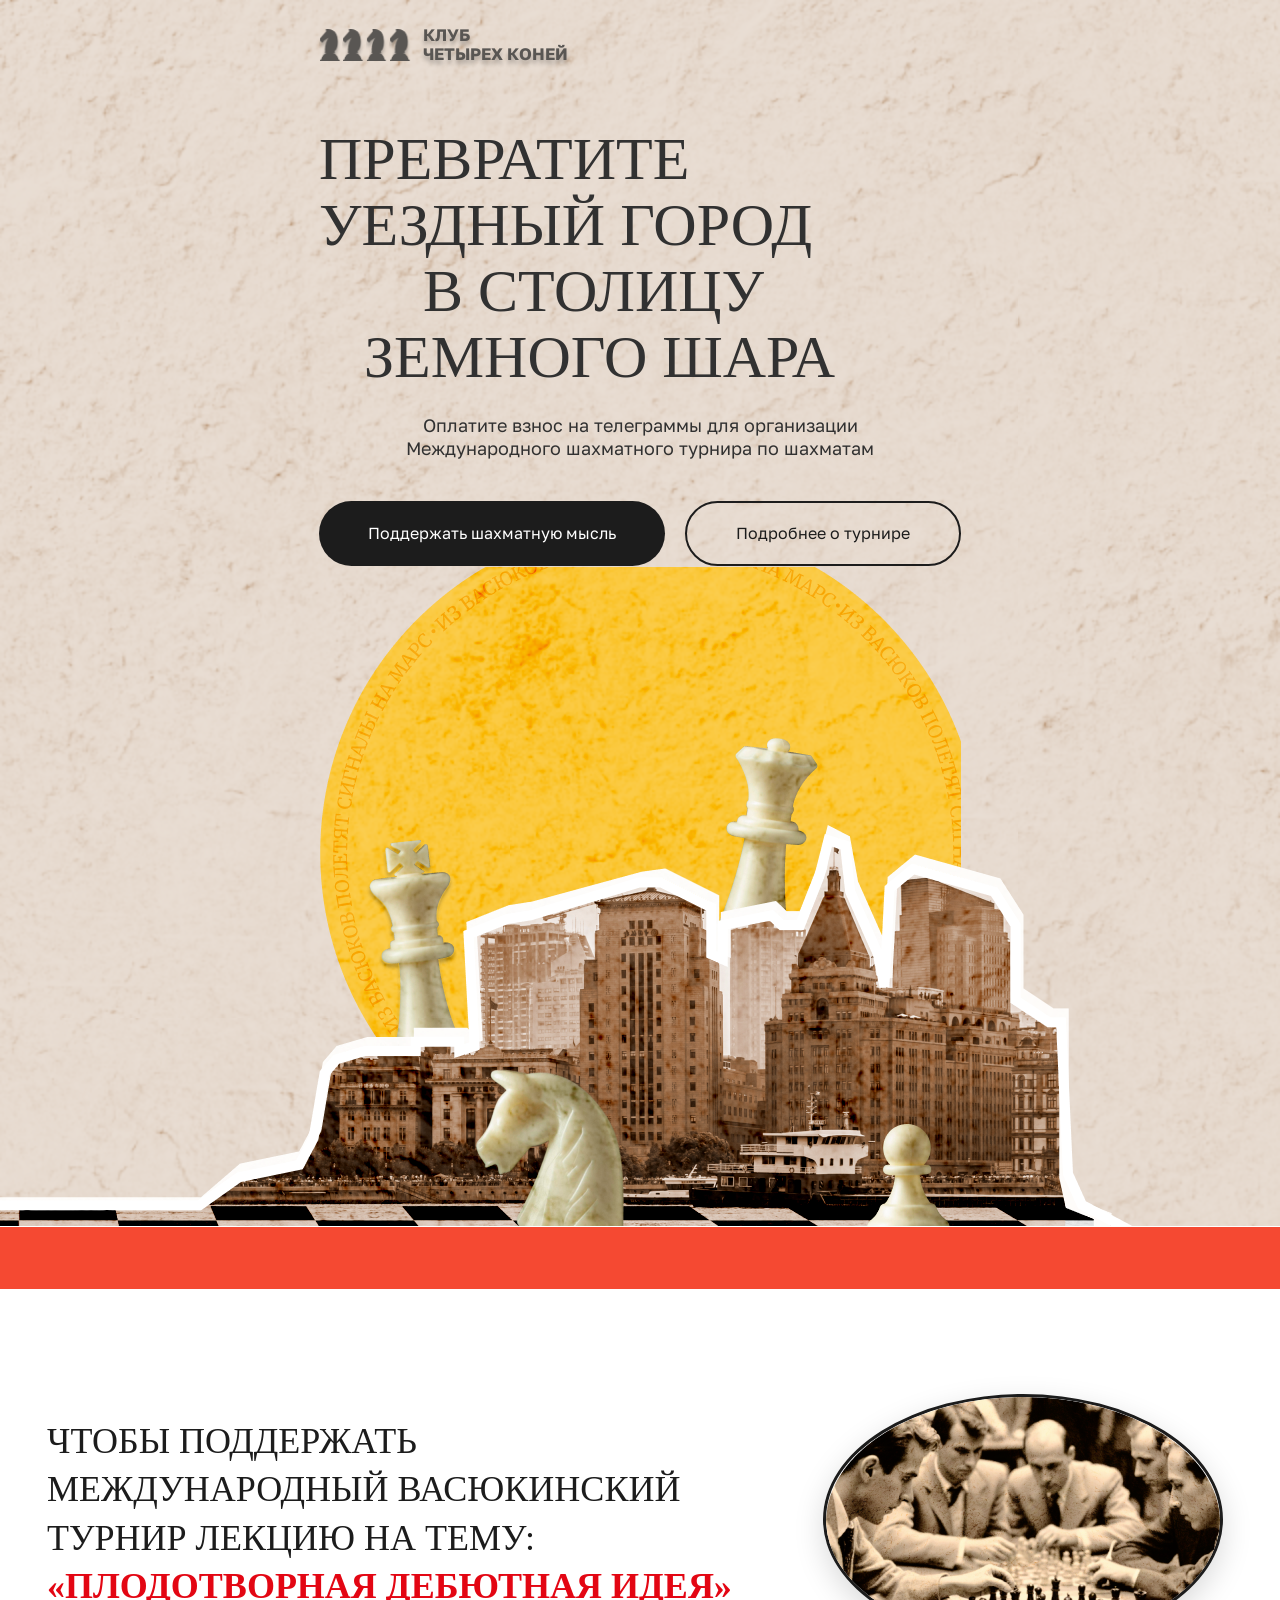
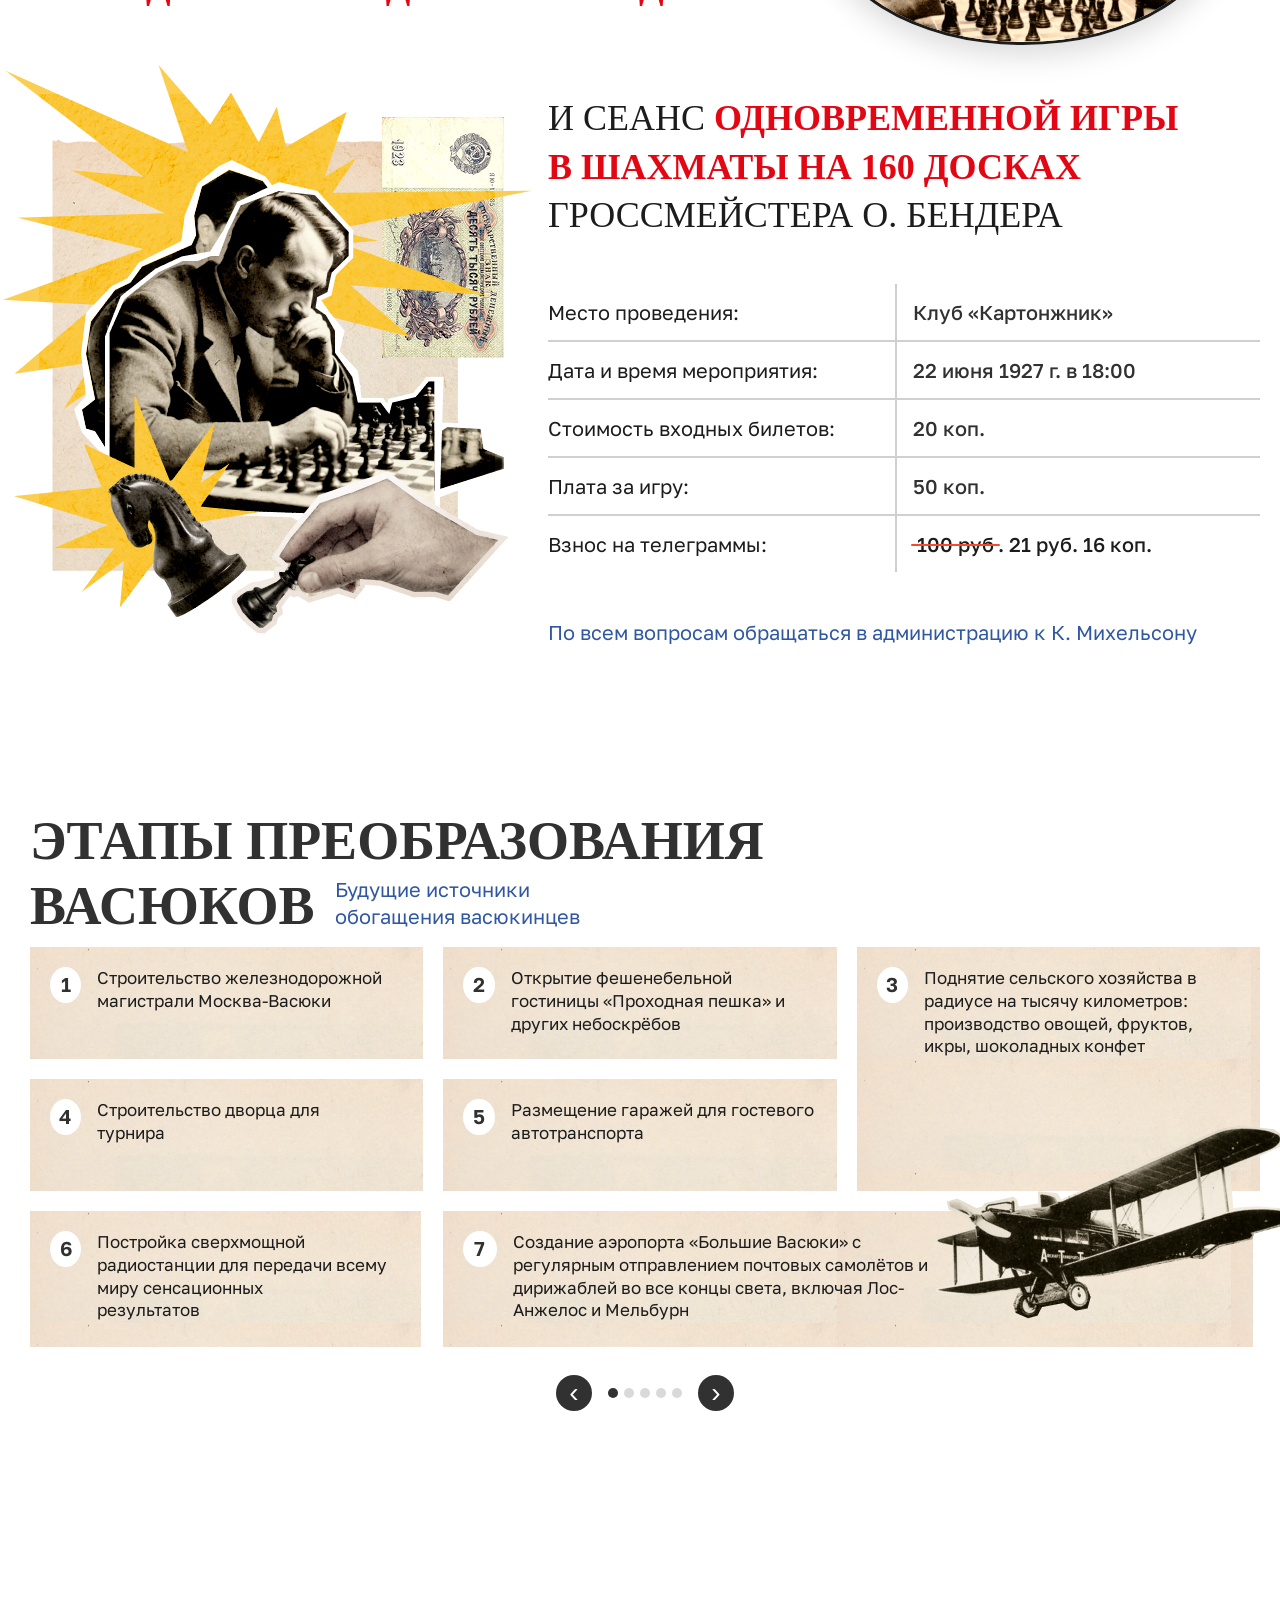
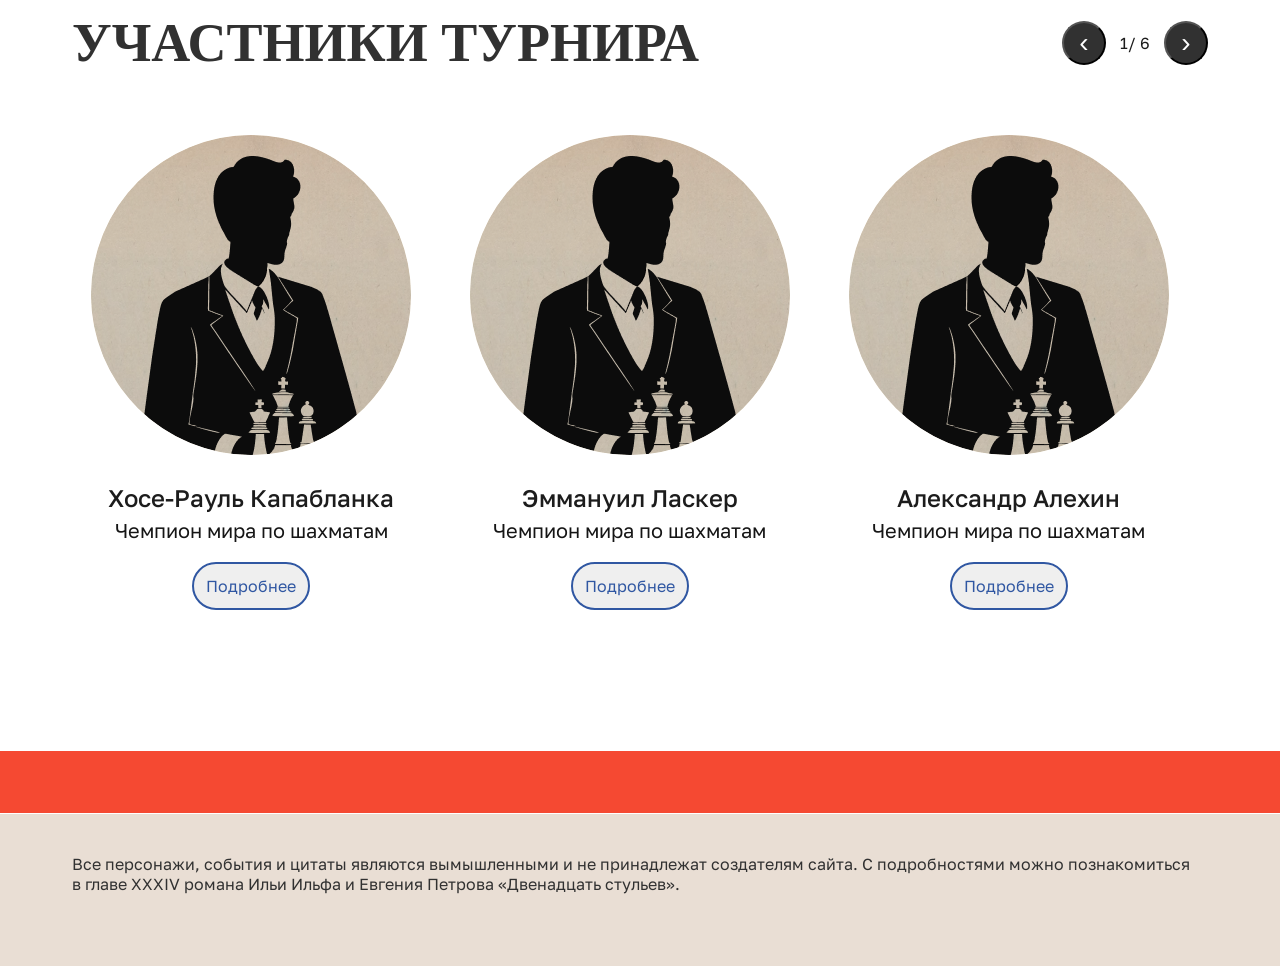
==== commit 98000b8c: "END" ====
--- a/index.html
+++ b/index.html
@@ -181,12 +181,11 @@
                 <h2>ЭТАПЫ ПРЕОБРАЗОВАНИЯ<br>ВАСЮКОВ<span class="subtitle">Будущие источники обогащения васюкинцев</span>
                 </h2>
             </div>
-            <div>
+            <div class="stages_no_slider">
                 <div class="airplane-hidden">
-                    <img src="./img/Mask group (4).png" alt="plane" />
+                    <img src="./img/Mask group (4).png" alt="plane" style="width: 330px;" />
                 </div>
                 <div class="stages-grid2">
-
                     <div class="stages-grid-66">
                         <div class="stages-grid">
                             <div class="stages-grid">
@@ -295,10 +294,116 @@
                     </div>
                 </div>
             </div>
-
-
-        </div>
+            <!-- ------------- -->
+            <div class="stages_slider">
+                <div class="stages-grid">
+                    <div class="airplane-hidden">
+                        <img src="./img/Mask group (4).png" alt="plane" style="width: 330px;" />
+                    </div>
+                    <div class="stages-grid">
+                        <div class="stage-card">
+                            <div class="stage-number">1</div>
+                            <div class="state-text">
+                                <p>Строительство железнодорожной магистрали Москва-Васюки</p>
+                            </div>
+                        </div>
+                    </div>
+                    <div class="stages-grid">
+                        <div class="stage-card">
+                            <div class="stage-number">2</div>
+                            <div class="state-text">
+                                <p>Открытие фешенебельной гостиницы «Проходная пешка» и других небоскрёбов</p>
+                            </div>
+                        </div>
+                    </div>
+                </div>
+                <div class="stages-grid-100 stages_slider-item">
+                    <div class="stage-card3">
+                        <div class="stage-number">3</div>
+                        <div class="state-text">
+                            <p>Поднятие сельского хозяйства в радиусе на тысячу километров: производство овощей,
+                                фруктов,
+                                икры,
+                                шоколадных конфет</p>
+                        </div>
+                    </div>
+                </div>
+
+                <div class="stages-grid3 stages_slider-item">
+                    <div class="stages-grid">
+                        <div class="stage-card">
+                            <div class="stage-number">4</div>
+                            <div class="state-text">
+                                <p>Строительство дворца для турнира&nbsp;&nbsp;&nbsp;&nbsp;&nbsp;&nbsp;&nbsp;</p>
+                            </div>
+                        </div>
+                    </div>
+                    <div class="stages-grid">
+                        <div class="stage-card">
+                            <div class="stage-number">5</div>
+                            <div class="state-text">
+                                <p>Размещение гаражей для гостевого автотранспорта</p>
+                            </div>
+                        </div>
+                    </div>
+                </div>
+
+                <div class="stages-grid-33-e stages_slider-item">
+                    <div class="stage-card67">
+                        <div class="stage-number">6</div>
+                        <div class="state-text">
+                            <p>Постройка сверхмощной радиостанции для передачи всему миру сенсационных
+                                результатов&nbsp;&nbsp;&nbsp;&nbsp;&nbsp;&nbsp;&nbsp;&nbsp;&nbsp;&nbsp;&nbsp;&nbsp;&nbsp;&nbsp;&nbsp;&nbsp;
+                            </p>
+                        </div>
+                    </div>
+                </div>
+                <div class="stages-grid-66-e stages_slider-item">
+                    <div class="stage-card67">
+                        <div class="stage-number">7</div>
+                        <div class="stages-grid-no-gap">
+                            <div class="stages-grid-60">
+                                <div class="state-text">
+                                    <p>Создание аэропорта «Большие Васюки» с регулярным отправлением почтовых
+                                        самолётов
+                                        и
+                                        дирижаблей
+                                        во
+                                        все концы света, включая Лос-Анжелос и Мельбурн</p>
+                                </div>
+                            </div>
+                            <div class="stages-grid-40">
+                                <img src="./img/Mask group (4).png" class="airplane" alt="plane" />
+                            </div>
+                        </div>
+
+                    </div>
+                </div>
+
+
+            </div>
+            <div class="stage_slider_btn">
+                <!-- Arrows -->
+                <!-- <button class="slider-arrow left">&#10094;</button>
+                <button class="slider-arrow right">&#10095;</button> -->
+                <button class="slider-arrow left">‹</button>
+                <!-- Dots -->
+                <div class="slider-dots">
+                    <div style="dot" alt="dot1" class="dot active"></div>
+                    <div style="dot" alt="dot2" class="dot"></div>
+                    <div style="dot" alt="dot3" class="dot"></div>
+                    <div style="dot" alt="dot4" class="dot"></div>
+                    <div style="dot" alt="dot5" class="dot"></div>
+                </div>
+                <button class="slider-arrow right">›</button>
+
+            </div>
+            <!-- ------------------------- -->
+        </div>
+
     </section>
+
+
 
     <!-- УЧАСТНИКИ ТУРНИРА SECTION -->
     <section class="participants-section">
@@ -402,7 +507,7 @@
         романа Ильи Ильфа и Евгения Петрова «Двенадцать стульев».
     </div>
     <script>
-        
+
     </script>
     <script src="./js/script.js"></script>
 </body>
--- a/css/style.css
+++ b/css/style.css
@@ -343,7 +343,7 @@
 /* ==================== LECTURE SECTION ==================== */
 .lecture-section {
     background-color: #FFFFFF;
-    padding: 104.71px 20px 0px 20px;
+    padding: 104.71px 30px 0px 20px;
 }
 
 .lecture-container {
@@ -488,7 +488,7 @@
 /* ==================== BENDER SECTION ==================== */
 .bender-section {
     background: #FFFFFF;
-    padding: 45px 20px 0px 20px;
+    padding: 45px 20px 0px 30px;
 }
 
 .bender-content {
@@ -686,7 +686,7 @@
 
 /* ==================== STAGES SECTION ==================== */
 .stages-section {
-    padding: 165px 20px 0 20px;
+    padding: 165px 20px 0 30px;
     position: relative;
 }
 
@@ -855,7 +855,7 @@
 .airplane-hidden {
     position: relative;
     max-width: 330px;
-    height: 165px;
+    height: 155px;
     display: none;
     z-index: 2;
 }
@@ -922,7 +922,7 @@
     }
 
     .stage-card67 {
-        height: 244px;
+        height: 300px;
     }
 
     .stages-header h2 {
@@ -947,6 +947,11 @@
 
     .airplane-hidden {
         display: block;
+    }
+
+    .stage-card3 {
+        height: 300px;
+        margin-top: 0px;
     }
 }
 
@@ -1059,6 +1064,15 @@
     color: #ffffff;
 }
 
+.nav-btn2 {
+    width: 36px;
+    height: 36px;
+    border-radius: 100%;
+    font-size: 28px;
+    background-color: #313131;
+    color: #ffffff;
+}
+
 .slider-controls {
     gap: 14px;
     display: flex;
@@ -1120,7 +1134,7 @@
     }
 
     .participants-section {
-        padding: 200px 20px 0 20px;
+        padding: 150px 20px 0 20px;
     }
 }
 
@@ -1133,4 +1147,128 @@
     color: #313131;
     font-size: 16px;
     font-family: Golos Text;
+}
+
+/* ........... */
+.stages_slider {
+    display: none;
+    transition: transform 0.6s ease-in-out;
+    width: 100%;
+    gap: 20px;
+}
+
+.stage-slide {
+    min-width: 100%;
+    flex-shrink: 0;
+}
+
+.dot {
+    background-color: #d9d9d9;
+    width: 10px;
+    height: 10px;
+    border-radius: 100%;
+
+}
+
+.stage_slider_btn {
+    display: flex;
+    align-items: center;
+    justify-content: center;
+    gap: 16px;
+    margin-top: 28px;
+}
+
+.stages_slider-item {
+    margin-top: 155px;
+}
+
+@media (max-width: 844px) {
+    .stages_no_slider {
+        display: none;
+    }
+
+    .stage-card {
+        height: 150px;
+    }
+
+    .stages_slider {
+        flex-wrap: nowrap;
+        overflow: hidden;
+        display: flex;
+    }
+
+    .stages-grid,
+    .stages-grid-100,
+    .stages-grid3,
+    .stages-grid-33-e,
+    .stages-grid-66-e {
+        min-width: 100%;
+        flex-shrink: 0;
+    }
+
+    /* .stages-grid-100,
+    .stages-grid3,
+    .stages-grid-33-e,
+    .stages-grid-66-e {
+        margin-top: 30px;
+    } */
+}
+
+.stages_slider {
+    position: relative;
+    overflow: hidden;
+    width: 100%;
+}
+
+/* Slides wrapper */
+/* .stages-grid, .stages-grid-100, .stages-grid3, .stages-grid-33-e, .stages-grid-66-e {
+    display: none;
+} */
+
+/* Show active slide */
+.stages-slider-active {
+    display: block;
+}
+
+/* Navigation arrows */
+.slider-arrow {
+    border: none;
+    cursor: pointer;
+    z-index: 10;
+    width: 36px;
+    height: 36px;
+    border-radius: 100%;
+    font-size: 28px;
+    background-color: #313131;
+    color: #ffffff;
+}
+
+.slider-arrow.left {
+    left: 10px;
+}
+
+.slider-arrow.right {
+    right: 10px;
+}
+
+/* Dots container */
+.slider-dots {
+    display: flex;
+    text-align: center;
+    align-items: center;
+    gap: 6px;
+}
+
+.slider-dots img {
+    width: 15px;
+    height: 15px;
+    margin: 0 5px;
+    cursor: pointer;
+    opacity: 0.5;
+    transition: opacity 0.3s;
+}
+
+.active {
+    opacity: 1;
+    background-color: #313131;
 }
